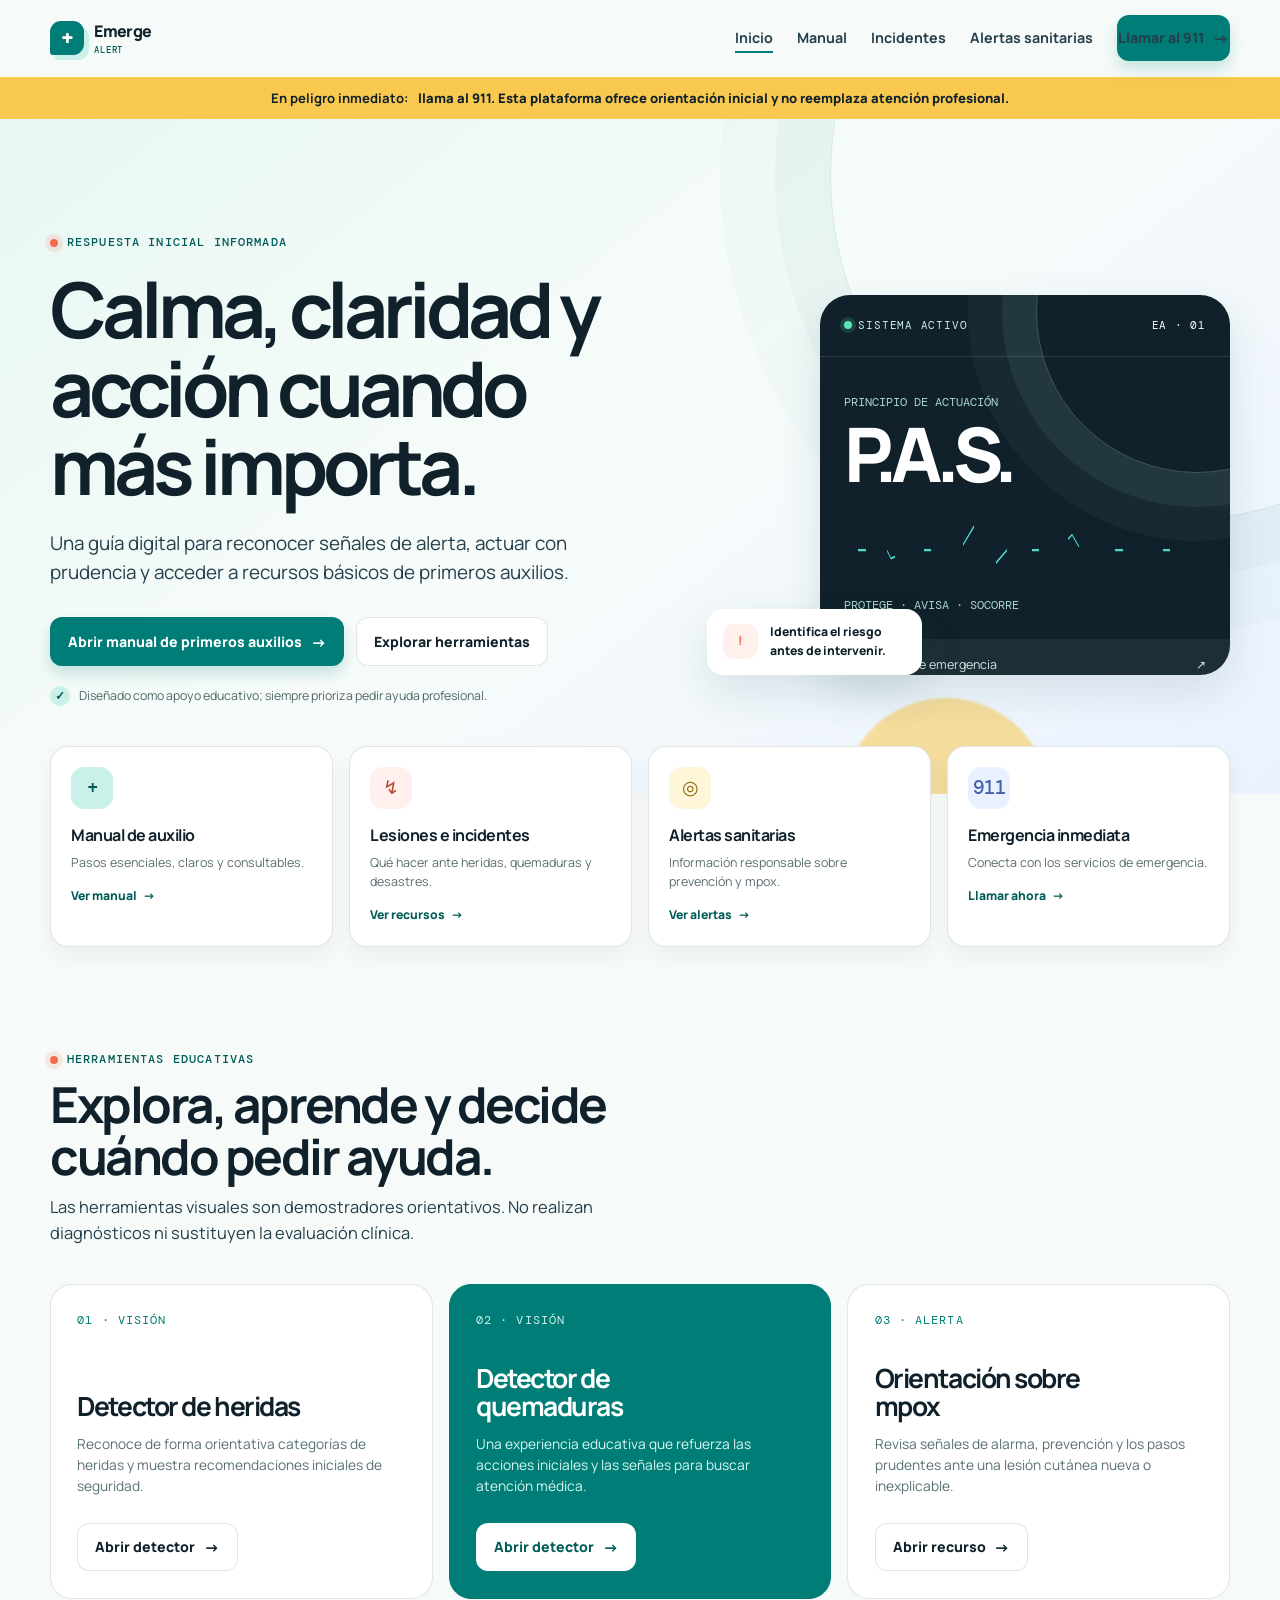
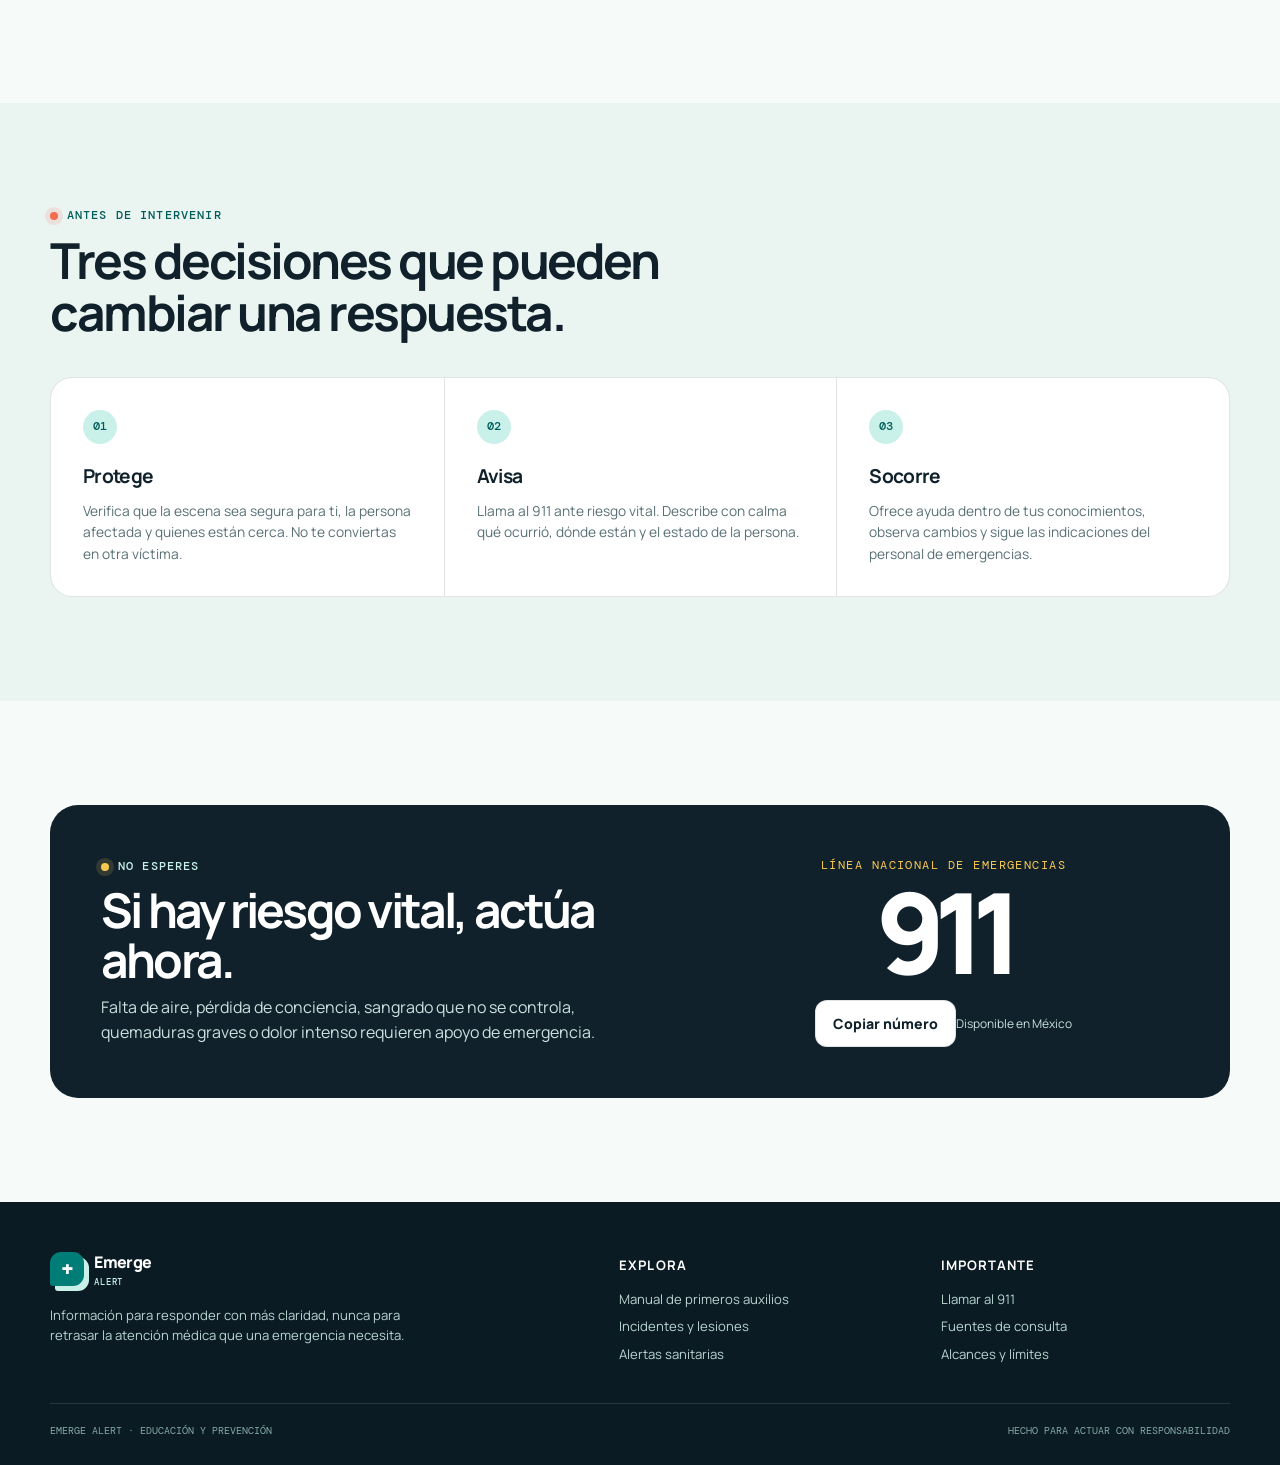
==== html/index.html @ 91fda50b "feat: reconstruir Emerge Alert con manual y nueva interfaz" ====
<!doctype html>
<html lang="es">
<head>
  <meta charset="utf-8">
  <meta name="viewport" content="width=device-width, initial-scale=1">
  <meta name="description" content="Emerge Alert: guía de respuesta inicial, manual de primeros auxilios y herramientas educativas para emergencias sanitarias.">
  <meta name="theme-color" content="#007d77">
  <title>Emerge Alert — orientación que acompaña</title>
  <link rel="stylesheet" href="css/emerge.css">
</head>
<body>
  <a class="skip-link" href="#contenido">Saltar al contenido</a>
  <header class="site-header">
    <nav class="nav shell" aria-label="Navegación principal">
      <a class="brand" href="index.html" aria-label="Emerge Alert, inicio"><span class="brand-mark">+</span><span>Emerge<small>alert</small></span></a>
      <button class="menu-toggle" data-menu-toggle aria-expanded="false" aria-label="Abrir navegación"><span></span><span></span><span></span></button>
      <div class="nav-links" data-menu>
        <a class="active" href="index.html">Inicio</a>
        <a href="manual.html">Manual</a>
        <a href="aguda.html">Incidentes</a>
        <a href="cronica.html">Alertas sanitarias</a>
        <a class="button button--primary" href="tel:911">Llamar al 911 <span class="button__arrow">→</span></a>
      </div>
    </nav>
  </header>

  <div class="alert-strip"><div class="shell"><strong>En peligro inmediato:</strong> llama al 911. Esta plataforma ofrece orientación inicial y no reemplaza atención profesional.</div></div>

  <main id="contenido">
    <section class="hero">
      <div class="shell hero-grid">
        <div class="hero-copy" data-reveal>
          <div class="eyebrow">Respuesta inicial informada</div>
          <h1 class="display">Calma, claridad y acción cuando más importa.</h1>
          <p class="hero-lead">Una guía digital para reconocer señales de alerta, actuar con prudencia y acceder a recursos básicos de primeros auxilios.</p>
          <div class="hero-actions">
            <a class="button button--primary" href="manual.html">Abrir manual de primeros auxilios <span class="button__arrow">→</span></a>
            <a class="button button--light" href="#herramientas">Explorar herramientas</a>
          </div>
          <p class="hero-note">Diseñado como apoyo educativo; siempre prioriza pedir ayuda profesional.</p>
        </div>
        <div class="hero-panel" data-reveal>
          <div class="pulse-card">
            <div class="pulse-card__top"><span class="status">Sistema activo</span><span>EA · 01</span></div>
            <div class="pulse-card__body">
              <p class="pulse-label">principio de actuación</p>
              <p class="pulse-number">P.A.S.</p>
              <div class="pulse-line" aria-hidden="true"></div>
              <p class="pulse-label">Protege · Avisa · Socorre</p>
            </div>
            <div class="pulse-card__bottom"><span>Guía rápida de emergencia</span><span>↗</span></div>
          </div>
          <div class="floating-chip"><span class="chip-icon">!</span><span>Identifica el riesgo antes de intervenir.</span></div>
        </div>
      </div>
    </section>

    <section class="shell quick-grid" aria-label="Accesos rápidos">
      <a class="quick-card" href="manual.html" data-reveal><span class="card-icon">+</span><h3>Manual de auxilio</h3><p>Pasos esenciales, claros y consultables.</p><span class="card-link">Ver manual</span></a>
      <a class="quick-card" href="aguda.html" data-reveal><span class="card-icon">↯</span><h3>Lesiones e incidentes</h3><p>Qué hacer ante heridas, quemaduras y desastres.</p><span class="card-link">Ver recursos</span></a>
      <a class="quick-card" href="cronica.html" data-reveal><span class="card-icon">◎</span><h3>Alertas sanitarias</h3><p>Información responsable sobre prevención y mpox.</p><span class="card-link">Ver alertas</span></a>
      <a class="quick-card" href="tel:911" data-reveal><span class="card-icon">911</span><h3>Emergencia inmediata</h3><p>Conecta con los servicios de emergencia.</p><span class="card-link">Llamar ahora</span></a>
    </section>

    <section class="section" id="herramientas">
      <div class="shell">
        <div class="section-heading" data-reveal><div class="eyebrow">Herramientas educativas</div><h2>Explora, aprende y decide cuándo pedir ayuda.</h2><p>Las herramientas visuales son demostradores orientativos. No realizan diagnósticos ni sustituyen la evaluación clínica.</p></div>
        <div class="path-grid">
          <article class="path-card" data-reveal><span class="path-card__number">01 · VISIÓN</span><h3>Detector de heridas</h3><p>Reconoce de forma orientativa categorías de heridas y muestra recomendaciones iniciales de seguridad.</p><a class="button button--light" href="heridas/heridas.html">Abrir detector <span class="button__arrow">→</span></a></article>
          <article class="path-card path-card--teal" data-reveal><span class="path-card__number">02 · VISIÓN</span><h3>Detector de quemaduras</h3><p>Una experiencia educativa que refuerza las acciones iniciales y las señales para buscar atención médica.</p><a class="button" href="quemadura/quemadura.html">Abrir detector <span class="button__arrow">→</span></a></article>
          <article class="path-card" data-reveal><span class="path-card__number">03 · ALERTA</span><h3>Orientación sobre mpox</h3><p>Revisa señales de alarma, prevención y los pasos prudentes ante una lesión cutánea nueva o inexplicable.</p><a class="button button--light" href="viruela/viruela.html">Abrir recurso <span class="button__arrow">→</span></a></article>
        </div>
      </div>
    </section>

    <section class="section section--tint">
      <div class="shell">
        <div class="section-heading" data-reveal><div class="eyebrow">Antes de intervenir</div><h2>Tres decisiones que pueden cambiar una respuesta.</h2></div>
        <div class="steps">
          <article class="step" data-reveal><span class="step-number">01</span><h3>Protege</h3><p>Verifica que la escena sea segura para ti, la persona afectada y quienes están cerca. No te conviertas en otra víctima.</p></article>
          <article class="step" data-reveal><span class="step-number">02</span><h3>Avisa</h3><p>Llama al 911 ante riesgo vital. Describe con calma qué ocurrió, dónde están y el estado de la persona.</p></article>
          <article class="step" data-reveal><span class="step-number">03</span><h3>Socorre</h3><p>Ofrece ayuda dentro de tus conocimientos, observa cambios y sigue las indicaciones del personal de emergencias.</p></article>
        </div>
      </div>
    </section>

    <section class="section"><div class="shell"><div class="emergency-box" data-reveal><div><div class="eyebrow">No esperes</div><h2>Si hay riesgo vital, actúa ahora.</h2><p>Falta de aire, pérdida de conciencia, sangrado que no se controla, quemaduras graves o dolor intenso requieren apoyo de emergencia.</p></div><div class="emergency-number"><span>Línea nacional de emergencias</span><a href="tel:911" aria-label="Llamar al 911">911</a><button class="button button--light" data-copy-emergency>Copiar número</button><small>Disponible en México</small></div></div></div></section>
  </main>

  <footer class="site-footer"><div class="shell"><div class="footer-grid"><div><a class="brand" href="index.html"><span class="brand-mark">+</span><span>Emerge<small>alert</small></span></a><p class="footer-copy">Información para responder con más claridad, nunca para retrasar la atención médica que una emergencia necesita.</p></div><div class="footer-col"><h3>Explora</h3><a href="manual.html">Manual de primeros auxilios</a><a href="aguda.html">Incidentes y lesiones</a><a href="cronica.html">Alertas sanitarias</a></div><div class="footer-col"><h3>Importante</h3><a href="tel:911">Llamar al 911</a><a href="manual.html#fuentes">Fuentes de consulta</a><a href="manual.html#limites">Alcances y límites</a></div></div><div class="footer-bottom"><span>EMERGE ALERT · EDUCACIÓN Y PREVENCIÓN</span><span>HECHO PARA ACTUAR CON RESPONSABILIDAD</span></div></div></footer>
  <script src="js/emerge.js"></script>
</body>
</html>
---- html/css/emerge.css ----
@import url('https://fonts.googleapis.com/css2?family=DM+Mono:wght@400;500&family=Manrope:wght@400;500;600;700;800&display=swap');

:root {
  --ink: #10212b;
  --ink-2: #243e4b;
  --paper: #f6fbf9;
  --paper-2: #eaf4f1;
  --line: rgba(16, 33, 43, .12);
  --teal: #007d77;
  --teal-dark: #005c59;
  --teal-soft: #c9f0e9;
  --orange: #f26c4f;
  --yellow: #f9c94f;
  --white: #fff;
  --shadow: 0 16px 44px rgba(19, 62, 64, .12);
  --radius: 22px;
}

* { box-sizing: border-box; }
html { scroll-behavior: smooth; }
body { margin: 0; color: var(--ink); background: var(--paper); font-family: Manrope, Arial, sans-serif; line-height: 1.55; }
body.menu-open { overflow: hidden; }
a { color: inherit; text-decoration: none; }
button { font: inherit; }
::selection { color: var(--white); background: var(--teal); }

.skip-link { position: fixed; z-index: 100; top: -80px; left: 20px; padding: .65rem 1rem; color: var(--white); background: var(--ink); border-radius: 8px; }
.skip-link:focus { top: 20px; }
.shell { width: min(1180px, calc(100% - 40px)); margin: 0 auto; }
.eyebrow { display: flex; align-items: center; gap: .55rem; color: var(--teal-dark); font-family: "DM Mono", monospace; font-size: .72rem; font-weight: 500; letter-spacing: .1em; text-transform: uppercase; }
.eyebrow::before { width: .5rem; height: .5rem; content: ''; background: var(--orange); border-radius: 50%; box-shadow: 0 0 0 5px rgba(242, 108, 79, .14); }
.display { margin: 0; font-size: clamp(2.3rem, 6vw, 5rem); line-height: 1.02; letter-spacing: -.065em; }
.section-heading { max-width: 680px; margin-bottom: 2.4rem; }
.section-heading h2 { margin: .6rem 0 .75rem; font-size: clamp(1.8rem, 4vw, 3.1rem); line-height: 1.05; letter-spacing: -.05em; }
.section-heading p { max-width: 600px; margin: 0; color: var(--ink-2); font-size: 1.03rem; }
.section { padding: 6.5rem 0; }
.section--tint { background: var(--paper-2); }

.site-header { position: sticky; z-index: 30; top: 0; border-bottom: 1px solid transparent; background: rgba(246, 251, 249, .82); backdrop-filter: blur(14px); transition: border-color .2s ease, box-shadow .2s ease; }
.site-header.scrolled { border-color: var(--line); box-shadow: 0 5px 20px rgba(16, 33, 43, .04); }
.nav { display: flex; align-items: center; justify-content: space-between; min-height: 76px; gap: 1rem; }
.brand { display: inline-flex; align-items: center; gap: .65rem; color: var(--ink); font-weight: 800; letter-spacing: -.045em; }
.brand-mark { display: grid; width: 34px; height: 34px; place-items: center; color: var(--white); background: var(--teal); border-radius: 11px 11px 11px 3px; box-shadow: 5px 5px 0 var(--teal-soft); font-family: "DM Mono", monospace; font-size: 1.25rem; }
.brand small { display: block; color: var(--teal-dark); font-family: "DM Mono", monospace; font-size: .57rem; font-weight: 500; letter-spacing: .08em; text-transform: uppercase; }
.nav-links { display: flex; align-items: center; gap: 1.5rem; margin-left: auto; font-size: .89rem; font-weight: 700; }
.nav-links a { position: relative; padding: .5rem 0; color: var(--ink-2); }
.nav-links a:not(.button)::after { position: absolute; right: 0; bottom: .25rem; left: 0; height: 2px; content: ''; background: var(--teal); transform: scaleX(0); transform-origin: left; transition: transform .2s ease; }
.nav-links a:hover::after, .nav-links a.active::after { transform: scaleX(1); }
.menu-toggle { display: none; width: 42px; height: 42px; border: 0; color: var(--ink); background: transparent; border-radius: 11px; cursor: pointer; }
.menu-toggle:hover { background: var(--paper-2); }
.menu-toggle span { display: block; width: 19px; height: 2px; margin: 4px auto; background: currentColor; transition: transform .2s ease; }

.button { display: inline-flex; align-items: center; justify-content: center; gap: .55rem; min-height: 46px; padding: .7rem 1.05rem; border: 1px solid transparent; border-radius: 12px; font-size: .88rem; font-weight: 800; cursor: pointer; transition: transform .2s ease, box-shadow .2s ease, background .2s ease; }
.button:hover { transform: translateY(-2px); }
.button--primary { color: var(--white); background: var(--teal); box-shadow: 0 8px 16px rgba(0, 125, 119, .2); }
.button--primary:hover { background: var(--teal-dark); }
.button--dark { color: var(--white); background: var(--ink); }
.button--light { color: var(--ink); background: var(--white); border-color: var(--line); }
.button--light:hover { border-color: var(--teal); }
.button--danger { color: var(--white); background: var(--orange); }
.button__arrow { font-size: 1.1em; transition: transform .2s ease; }
.button:hover .button__arrow { transform: translateX(3px); }

.alert-strip { color: var(--ink); background: var(--yellow); }
.alert-strip .shell { display: flex; align-items: center; justify-content: center; gap: .65rem; min-height: 42px; font-size: .82rem; font-weight: 800; text-align: center; }
.alert-strip strong { white-space: nowrap; }

.hero { position: relative; overflow: hidden; padding: clamp(4.5rem, 9vw, 8rem) 0 5.5rem; background: linear-gradient(142deg, #e8f7f3 0%, #f7fcfa 49%, #eaf2ff 100%); }
.hero::before { position: absolute; top: -18rem; right: -15rem; width: 43rem; height: 43rem; content: ''; border: 1px solid rgba(0, 125, 119, .14); border-radius: 50%; box-shadow: 0 0 0 55px rgba(0, 125, 119, .035), 0 0 0 110px rgba(0, 125, 119, .025); }
.hero::after { position: absolute; right: 18%; bottom: -7rem; width: 13rem; height: 13rem; content: ''; background: var(--yellow); border-radius: 50%; filter: blur(1px); opacity: .55; }
.hero-grid { position: relative; z-index: 1; display: grid; grid-template-columns: 1.1fr .9fr; align-items: center; gap: clamp(2rem, 7vw, 6.5rem); }
.hero-copy { max-width: 680px; }
.hero .eyebrow { margin-bottom: 1.15rem; }
.hero-lead { max-width: 595px; margin: 1.45rem 0 1.9rem; color: var(--ink-2); font-size: clamp(1rem, 2vw, 1.18rem); }
.hero-actions { display: flex; flex-wrap: wrap; gap: .75rem; }
.hero-note { display: flex; align-items: center; gap: .55rem; margin: 1.25rem 0 0; color: #50666a; font-size: .77rem; }
.hero-note::before { width: 20px; height: 20px; content: '✓'; display: grid; place-items: center; color: var(--teal-dark); background: var(--teal-soft); border-radius: 50%; font-weight: 800; }
.hero-panel { position: relative; min-height: 410px; }
.pulse-card { position: absolute; inset: 30px 0 0 auto; width: min(100%, 410px); overflow: hidden; color: var(--white); background: var(--ink); border-radius: 30px; box-shadow: var(--shadow); }
.pulse-card::before { position: absolute; top: -9rem; right: -8rem; width: 20rem; height: 20rem; content: ''; border: 1px solid rgba(201, 240, 233, .26); border-radius: 50%; box-shadow: 0 0 0 34px rgba(201, 240, 233, .06), 0 0 0 68px rgba(201, 240, 233, .04); }
.pulse-card__top { position: relative; z-index: 1; display: flex; align-items: center; justify-content: space-between; padding: 1.35rem 1.5rem; border-bottom: 1px solid rgba(255, 255, 255, .12); font-family: "DM Mono", monospace; font-size: .7rem; letter-spacing: .07em; text-transform: uppercase; }
.status { display: inline-flex; align-items: center; gap: .4rem; color: var(--teal-soft); }
.status::before { width: .5rem; height: .5rem; content: ''; background: #5de2b8; border-radius: 50%; box-shadow: 0 0 0 4px rgba(93, 226, 184, .16); animation: blink 1.8s infinite; }
.pulse-card__body { position: relative; z-index: 1; padding: 2.3rem 1.5rem 1.5rem; }
.pulse-label { margin: 0; color: #a8d5d0; font-family: "DM Mono", monospace; font-size: .75rem; text-transform: uppercase; }
.pulse-number { margin: .25rem 0 1.3rem; color: var(--white); font-size: 4.7rem; font-weight: 800; letter-spacing: -.09em; line-height: 1; }
.pulse-number span { color: var(--teal-soft); font-family: "DM Mono", monospace; font-size: .9rem; letter-spacing: 0; }
.pulse-line { width: 100%; height: 70px; margin-bottom: .9rem; background: linear-gradient(90deg, transparent 0 4%, #50d9cb 4% 6%, transparent 6% 12%, #50d9cb 12% 14%, transparent 14% 22%, #50d9cb 22% 24%, transparent 24% 33%, #50d9cb 33% 36%, transparent 36% 42%, #50d9cb 42% 45%, transparent 45% 52%, #50d9cb 52% 54%, transparent 54% 62%, #50d9cb 62% 65%, transparent 65% 75%, #50d9cb 75% 77%, transparent 77% 88%, #50d9cb 88% 90%, transparent 90%); clip-path: polygon(0 53%, 7% 53%, 10% 35%, 13% 65%, 18% 53%, 32% 53%, 36% 18%, 40% 83%, 45% 53%, 59% 53%, 63% 31%, 67% 67%, 72% 53%, 100% 53%, 100% 56%, 72% 56%, 67% 70%, 63% 34%, 59% 56%, 45% 56%, 40% 87%, 36% 22%, 32% 56%, 18% 56%, 13% 68%, 10% 38%, 7% 56%, 0 56%); animation: drift 5s linear infinite; }
.pulse-card__bottom { display: flex; align-items: center; justify-content: space-between; padding: 1rem 1.5rem; background: rgba(255, 255, 255, .06); color: #cde8e4; font-size: .78rem; }
.floating-chip { position: absolute; z-index: 2; bottom: 0; left: -2rem; display: flex; align-items: center; gap: .7rem; width: 215px; padding: .9rem 1rem; background: var(--white); border-radius: 16px; box-shadow: var(--shadow); font-size: .76rem; font-weight: 800; }
.chip-icon { display: grid; flex: 0 0 35px; width: 35px; height: 35px; place-items: center; color: var(--orange); background: #fff0ed; border-radius: 11px; }

.quick-grid { display: grid; grid-template-columns: repeat(4, 1fr); gap: 1rem; margin-top: -3rem; position: relative; z-index: 5; }
.quick-card { min-height: 177px; padding: 1.25rem; background: var(--white); border: 1px solid var(--line); border-radius: 18px; box-shadow: 0 9px 20px rgba(16, 33, 43, .05); transition: transform .25s ease, box-shadow .25s ease, border-color .25s ease; }
.quick-card:hover { border-color: rgba(0, 125, 119, .35); box-shadow: var(--shadow); transform: translateY(-7px); }
.card-icon { display: grid; width: 42px; height: 42px; place-items: center; color: var(--teal-dark); background: var(--teal-soft); border-radius: 13px; font-family: "DM Mono", monospace; font-size: 1.2rem; font-weight: 500; }
.quick-card:nth-child(2) .card-icon { color: #b04a35; background: #fff0ed; }
.quick-card:nth-child(3) .card-icon { color: #8c6710; background: #fff6d9; }
.quick-card:nth-child(4) .card-icon { color: #425fa7; background: #e9f0ff; }
.quick-card h3 { margin: .9rem 0 .3rem; font-size: 1rem; letter-spacing: -.03em; }
.quick-card p { margin: 0; color: #5a6d70; font-size: .78rem; }
.card-link { display: inline-flex; gap: .35rem; margin-top: .9rem; color: var(--teal-dark); font-size: .76rem; font-weight: 800; }
.card-link::after { content: '→'; transition: transform .2s ease; }
.quick-card:hover .card-link::after { transform: translateX(3px); }

.path-grid { display: grid; grid-template-columns: repeat(3, 1fr); gap: 1rem; }
.path-card { display: flex; flex-direction: column; min-height: 315px; padding: 1.65rem; overflow: hidden; background: var(--white); border: 1px solid var(--line); border-radius: var(--radius); transition: transform .25s ease, box-shadow .25s ease; }
.path-card:hover { box-shadow: var(--shadow); transform: translateY(-6px); }
.path-card__number { color: var(--teal); font-family: "DM Mono", monospace; font-size: .75rem; letter-spacing: .09em; }
.path-card h3 { max-width: 230px; margin: auto 0 .75rem; font-size: 1.65rem; letter-spacing: -.055em; line-height: 1.05; }
.path-card p { min-height: 72px; margin: 0 0 1.15rem; color: #587075; font-size: .86rem; }
.path-card .button { align-self: flex-start; }
.path-card--teal { color: var(--white); background: var(--teal); border-color: var(--teal); }
.path-card--teal::before { position: absolute; }
.path-card--teal .path-card__number { color: var(--teal-soft); }
.path-card--teal p { color: #d9f8f2; }
.path-card--teal .button { color: var(--teal-dark); background: var(--white); }

.steps { display: grid; grid-template-columns: repeat(3, 1fr); gap: 0; border: 1px solid var(--line); border-radius: var(--radius); overflow: hidden; background: var(--white); }
.step { position: relative; padding: 2rem; }
.step + .step { border-left: 1px solid var(--line); }
.step-number { display: grid; width: 34px; height: 34px; place-items: center; color: var(--teal-dark); background: var(--teal-soft); border-radius: 50%; font-family: "DM Mono", monospace; font-size: .77rem; font-weight: 500; }
.step h3 { margin: 1.15rem 0 .5rem; font-size: 1.2rem; letter-spacing: -.035em; }
.step p { margin: 0; color: #587075; font-size: .86rem; }
.emergency-box { display: grid; grid-template-columns: 1.1fr .9fr; align-items: center; gap: 2rem; padding: clamp(1.6rem, 4vw, 3.5rem); overflow: hidden; color: var(--white); background: var(--ink); border-radius: 28px; }
.emergency-box h2 { margin: .6rem 0; font-size: clamp(1.8rem, 4vw, 3rem); letter-spacing: -.06em; line-height: 1.05; }
.emergency-box p { max-width: 560px; margin: 0; color: #cae1df; }
.emergency-box .eyebrow { color: var(--teal-soft); }
.emergency-box .eyebrow::before { background: var(--yellow); box-shadow: 0 0 0 5px rgba(249, 201, 79, .15); }
.emergency-number { text-align: center; }
.emergency-number span { display: block; color: var(--yellow); font-family: "DM Mono", monospace; font-size: .76rem; letter-spacing: .12em; text-transform: uppercase; }
.emergency-number a { display: block; margin: .1rem 0 .75rem; color: var(--white); font-size: clamp(4rem, 9vw, 7rem); font-weight: 800; letter-spacing: -.11em; line-height: 1; transition: color .2s ease, transform .2s ease; }
.emergency-number a:hover { color: var(--teal-soft); transform: scale(1.03); }
.emergency-number small { color: #cae1df; font-size: .75rem; }

.page-hero { padding: 5rem 0 4rem; background: linear-gradient(140deg, var(--paper-2), #fbfefd); }
.page-hero .shell { max-width: 940px; }
.page-hero h1 { max-width: 840px; margin: .65rem 0 1rem; font-size: clamp(2.5rem, 6vw, 4.7rem); letter-spacing: -.07em; line-height: 1; }
.page-hero p { max-width: 650px; margin: 0; color: var(--ink-2); font-size: 1.05rem; }
.breadcrumbs { display: flex; gap: .45rem; margin-bottom: 1.25rem; color: #5c7476; font-size: .78rem; font-weight: 700; }
.breadcrumbs a:hover { color: var(--teal); }
.breadcrumbs span { opacity: .55; }

.notice { display: flex; gap: .85rem; padding: 1rem 1.1rem; background: #fff5d8; border: 1px solid rgba(168, 117, 0, .2); border-radius: 15px; color: #5d480f; font-size: .86rem; }
.notice strong { display: block; margin-bottom: .1rem; }
.notice--teal { background: #def8f3; border-color: rgba(0, 125, 119, .2); color: #165a55; }
.notice__icon { flex: 0 0 auto; font-size: 1.15rem; }

.manual-layout { display: grid; grid-template-columns: 245px minmax(0, 1fr); gap: 3.5rem; align-items: start; }
.manual-nav { position: sticky; top: 98px; padding: .6rem; background: var(--white); border: 1px solid var(--line); border-radius: 16px; }
.manual-nav a { display: block; padding: .6rem .7rem; color: #496266; border-radius: 9px; font-size: .82rem; font-weight: 700; }
.manual-nav a:hover, .manual-nav a.active { color: var(--teal-dark); background: var(--paper-2); }
.manual-content { min-width: 0; }
.manual-chapter { padding: 0 0 3.2rem; margin-bottom: 3.2rem; border-bottom: 1px solid var(--line); scroll-margin-top: 105px; }
.manual-chapter:last-child { border-bottom: 0; }
.manual-chapter h2 { margin: .65rem 0 1rem; font-size: clamp(1.65rem, 3vw, 2.5rem); letter-spacing: -.055em; line-height: 1.05; }
.manual-chapter > p { max-width: 760px; color: #4f686c; }
.action-list { display: grid; gap: .7rem; padding: 0; margin: 1.35rem 0 0; list-style: none; }
.action-list li { display: grid; grid-template-columns: 30px 1fr; gap: .7rem; align-items: start; padding: .7rem 0; border-bottom: 1px dashed var(--line); color: #385257; font-size: .91rem; }
.action-list li::before { display: grid; width: 26px; height: 26px; place-items: center; content: '✓'; color: var(--teal-dark); background: var(--teal-soft); border-radius: 50%; font-size: .75rem; font-weight: 800; }
.action-list strong { color: var(--ink); }
.do-dont { display: grid; grid-template-columns: 1fr 1fr; gap: 1rem; margin-top: 1.35rem; }
.do-card { padding: 1.2rem; background: #e7f8f2; border-radius: 16px; }
.dont-card { padding: 1.2rem; background: #fff0ed; border-radius: 16px; }
.do-card h3, .dont-card h3 { margin: 0 0 .55rem; font-size: .95rem; }
.do-card p, .dont-card p { margin: 0; font-size: .83rem; }
.do-card h3 { color: var(--teal-dark); }
.dont-card h3 { color: #a84b37; }
.manual-card-grid { display: grid; grid-template-columns: repeat(2, 1fr); gap: 1rem; margin-top: 1.5rem; }
.manual-card { padding: 1.2rem; border: 1px solid var(--line); border-radius: 16px; background: var(--white); }
.manual-card h3 { margin: .7rem 0 .4rem; font-size: 1rem; letter-spacing: -.03em; }
.manual-card p { margin: 0; color: #587075; font-size: .83rem; }
.manual-card .card-icon { width: 35px; height: 35px; border-radius: 10px; font-size: 1rem; }
.resource-list { display: grid; gap: .6rem; margin-top: 1.25rem; }
.resource-list a { display: flex; align-items: center; justify-content: space-between; gap: 1rem; padding: .9rem 1rem; background: var(--white); border: 1px solid var(--line); border-radius: 12px; color: var(--teal-dark); font-size: .84rem; font-weight: 800; transition: border .2s ease, transform .2s ease; }
.resource-list a:hover { border-color: var(--teal); transform: translateX(4px); }
.resource-list a::after { content: '↗'; font-size: 1rem; }

.incident-grid { display: grid; grid-template-columns: repeat(2, 1fr); gap: 1rem; }
.incident-card { min-height: 200px; padding: 1.55rem; border: 1px solid var(--line); border-radius: var(--radius); background: var(--white); }
.incident-card h2 { margin: 1rem 0 .5rem; font-size: 1.3rem; letter-spacing: -.045em; }
.incident-card p { margin: 0; color: #587075; font-size: .88rem; }
.incident-card .card-icon { float: right; }

.detector-page { min-height: 100vh; background: linear-gradient(135deg, #edf8f5, #f8fcff); }
.detector-main { padding: 3.8rem 0 5rem; }
.detector-intro { max-width: 800px; margin: 0 auto 1.8rem; text-align: center; }
.detector-intro h1 { margin: .6rem 0 .9rem; font-size: clamp(2.1rem, 5vw, 3.8rem); letter-spacing: -.07em; line-height: 1; }
.detector-intro p { max-width: 625px; margin: 0 auto; color: #506a6e; }
.detector-intro .eyebrow { justify-content: center; }
.detector-layout { display: grid; grid-template-columns: 1.05fr .95fr; max-width: 980px; margin: 0 auto; overflow: hidden; background: var(--white); border: 1px solid var(--line); border-radius: 25px; box-shadow: var(--shadow); }
.camera-panel { display: flex; flex-direction: column; align-items: center; min-height: 510px; padding: 2rem; color: var(--white); background: var(--ink); }
.camera-panel__top { display: flex; align-items: center; justify-content: space-between; width: 100%; margin-bottom: 1.5rem; color: #d2e9e6; font-family: "DM Mono", monospace; font-size: .7rem; letter-spacing: .08em; text-transform: uppercase; }
.camera-frame { position: relative; display: grid; width: min(100%, 360px); aspect-ratio: 1; place-items: center; overflow: hidden; border: 1px solid rgba(201, 240, 233, .35); border-radius: 20px; background: #18313b; }
.camera-frame::before, .camera-frame::after { position: absolute; z-index: 2; width: 34px; height: 34px; content: ''; pointer-events: none; }
.camera-frame::before { top: 15px; left: 15px; border-top: 2px solid var(--teal-soft); border-left: 2px solid var(--teal-soft); border-radius: 5px 0 0; }
.camera-frame::after { right: 15px; bottom: 15px; border-right: 2px solid var(--teal-soft); border-bottom: 2px solid var(--teal-soft); border-radius: 0 0 5px; }
#webcam-container { display: grid; width: 100%; height: 100%; place-items: center; }
#webcam-container canvas { width: 100% !important; height: 100% !important; object-fit: cover; }
.camera-placeholder { display: grid; gap: .65rem; place-items: center; padding: 2rem; color: #abc8c4; text-align: center; font-size: .85rem; }
.camera-placeholder strong { color: var(--white); font-size: 1.1rem; }
.camera-placeholder__icon { display: grid; width: 54px; height: 54px; place-items: center; color: var(--teal-soft); border: 1px solid rgba(201, 240, 233, .3); border-radius: 50%; font-family: "DM Mono", monospace; font-size: 1.4rem; }
.camera-actions { display: flex; flex-wrap: wrap; justify-content: center; gap: .7rem; margin-top: 1.4rem; }
.camera-actions .button { min-width: 150px; }
.result-panel { padding: clamp(1.6rem, 4vw, 2.5rem); }
.result-panel h2 { margin: .5rem 0 1.1rem; font-size: 1.7rem; letter-spacing: -.055em; line-height: 1.05; }
.prediction { min-height: 108px; padding: 1rem; margin: 1.2rem 0; background: var(--paper-2); border-radius: 15px; }
.prediction__label { margin: 0 0 .35rem; color: #577175; font-family: "DM Mono", monospace; font-size: .68rem; letter-spacing: .08em; text-transform: uppercase; }
.prediction__class { margin: 0; font-size: 1.15rem; font-weight: 800; letter-spacing: -.035em; }
.prediction__confidence { margin: .2rem 0 0; color: #547174; font-size: .82rem; }
.confidence-bar { height: 6px; margin-top: .7rem; overflow: hidden; background: rgba(0, 125, 119, .12); border-radius: 99px; }
.confidence-bar span { display: block; width: 0; height: 100%; background: var(--teal); border-radius: inherit; transition: width .3s ease; }
.result-message { min-height: 125px; padding: 1rem; color: #415c60; background: #f7faf9; border: 1px solid var(--line); border-radius: 15px; font-size: .88rem; }
.result-message strong { display: block; margin-bottom: .35rem; color: var(--ink); }
.result-message p { margin: 0; }
.detector-safety { margin-top: 1.2rem; font-size: .77rem; }

.site-footer { padding: 3rem 0 1.6rem; color: #b9d4d1; background: #0a1b24; }
.footer-grid { display: grid; grid-template-columns: 1.3fr .7fr .7fr; gap: 2rem; padding-bottom: 2rem; border-bottom: 1px solid rgba(255, 255, 255, .12); }
.site-footer .brand { color: var(--white); }
.site-footer .brand small { color: var(--teal-soft); }
.footer-copy { max-width: 370px; margin: 1rem 0 0; font-size: .82rem; }
.footer-col h3 { margin: .35rem 0 .8rem; color: var(--white); font-size: .82rem; text-transform: uppercase; letter-spacing: .08em; }
.footer-col a { display: block; margin: .45rem 0; color: #b9d4d1; font-size: .82rem; }
.footer-col a:hover { color: var(--teal-soft); }
.footer-bottom { display: flex; justify-content: space-between; gap: 1rem; padding-top: 1.2rem; color: #85aaa6; font-family: "DM Mono", monospace; font-size: .65rem; }

[data-reveal] { opacity: 0; transform: translateY(22px); transition: opacity .6s ease, transform .6s cubic-bezier(.2,.7,.2,1); }
[data-reveal].is-visible { opacity: 1; transform: translateY(0); }
@keyframes blink { 50% { opacity: .35; transform: scale(.85); } }
@keyframes drift { 50% { transform: translateX(-8px); } }

@media (max-width: 900px) {
  .hero-grid, .emergency-box, .detector-layout { grid-template-columns: 1fr; }
  .hero-panel { min-height: 380px; max-width: 450px; width: 100%; margin: 0 auto; }
  .quick-grid { grid-template-columns: repeat(2, 1fr); margin-top: -1.5rem; }
  .path-grid { grid-template-columns: 1fr; }
  .path-card { min-height: 230px; }
  .steps { grid-template-columns: 1fr; }
  .step + .step { border-top: 1px solid var(--line); border-left: 0; }
  .manual-layout { grid-template-columns: 1fr; gap: 2rem; }
  .manual-nav { position: static; display: flex; gap: .2rem; overflow-x: auto; white-space: nowrap; }
  .manual-nav a { flex: 0 0 auto; }
}
@media (max-width: 700px) {
  .shell { width: min(100% - 30px, 1180px); }
  .site-header { backdrop-filter: blur(10px); }
  .nav { min-height: 67px; }
  .menu-toggle { display: block; }
  .nav-links { position: fixed; z-index: 20; top: 67px; right: 0; left: 0; display: grid; gap: .25rem; padding: 1rem 15px 1.3rem; background: var(--paper); border-bottom: 1px solid var(--line); box-shadow: 0 14px 20px rgba(16, 33, 43, .08); opacity: 0; pointer-events: none; transform: translateY(-8px); transition: opacity .2s ease, transform .2s ease; }
  .nav-links.is-open { opacity: 1; pointer-events: auto; transform: translateY(0); }
  .nav-links a { padding: .7rem; }
  .nav-links .button { margin-top: .3rem; }
  .hero { padding-top: 3.7rem; }
  .hero-panel { min-height: 335px; }
  .pulse-card { inset: 20px 0 0; }
  .floating-chip { bottom: -4px; left: -4px; }
  .quick-grid, .manual-card-grid, .incident-grid, .do-dont { grid-template-columns: 1fr; }
  .section { padding: 4.5rem 0; }
  .quick-card { min-height: 150px; }
  .emergency-box { padding: 1.7rem; text-align: center; }
  .emergency-box .eyebrow { justify-content: center; }
  .emergency-number { padding-top: .3rem; }
  .page-hero { padding: 3.5rem 0 3rem; }
  .detector-main { padding: 3rem 0 4rem; }
  .camera-panel { min-height: 440px; padding: 1.2rem; }
  .camera-frame { width: min(100%, 330px); }
  .footer-grid { grid-template-columns: 1fr; gap: 1rem; }
  .footer-bottom { flex-direction: column; }
}
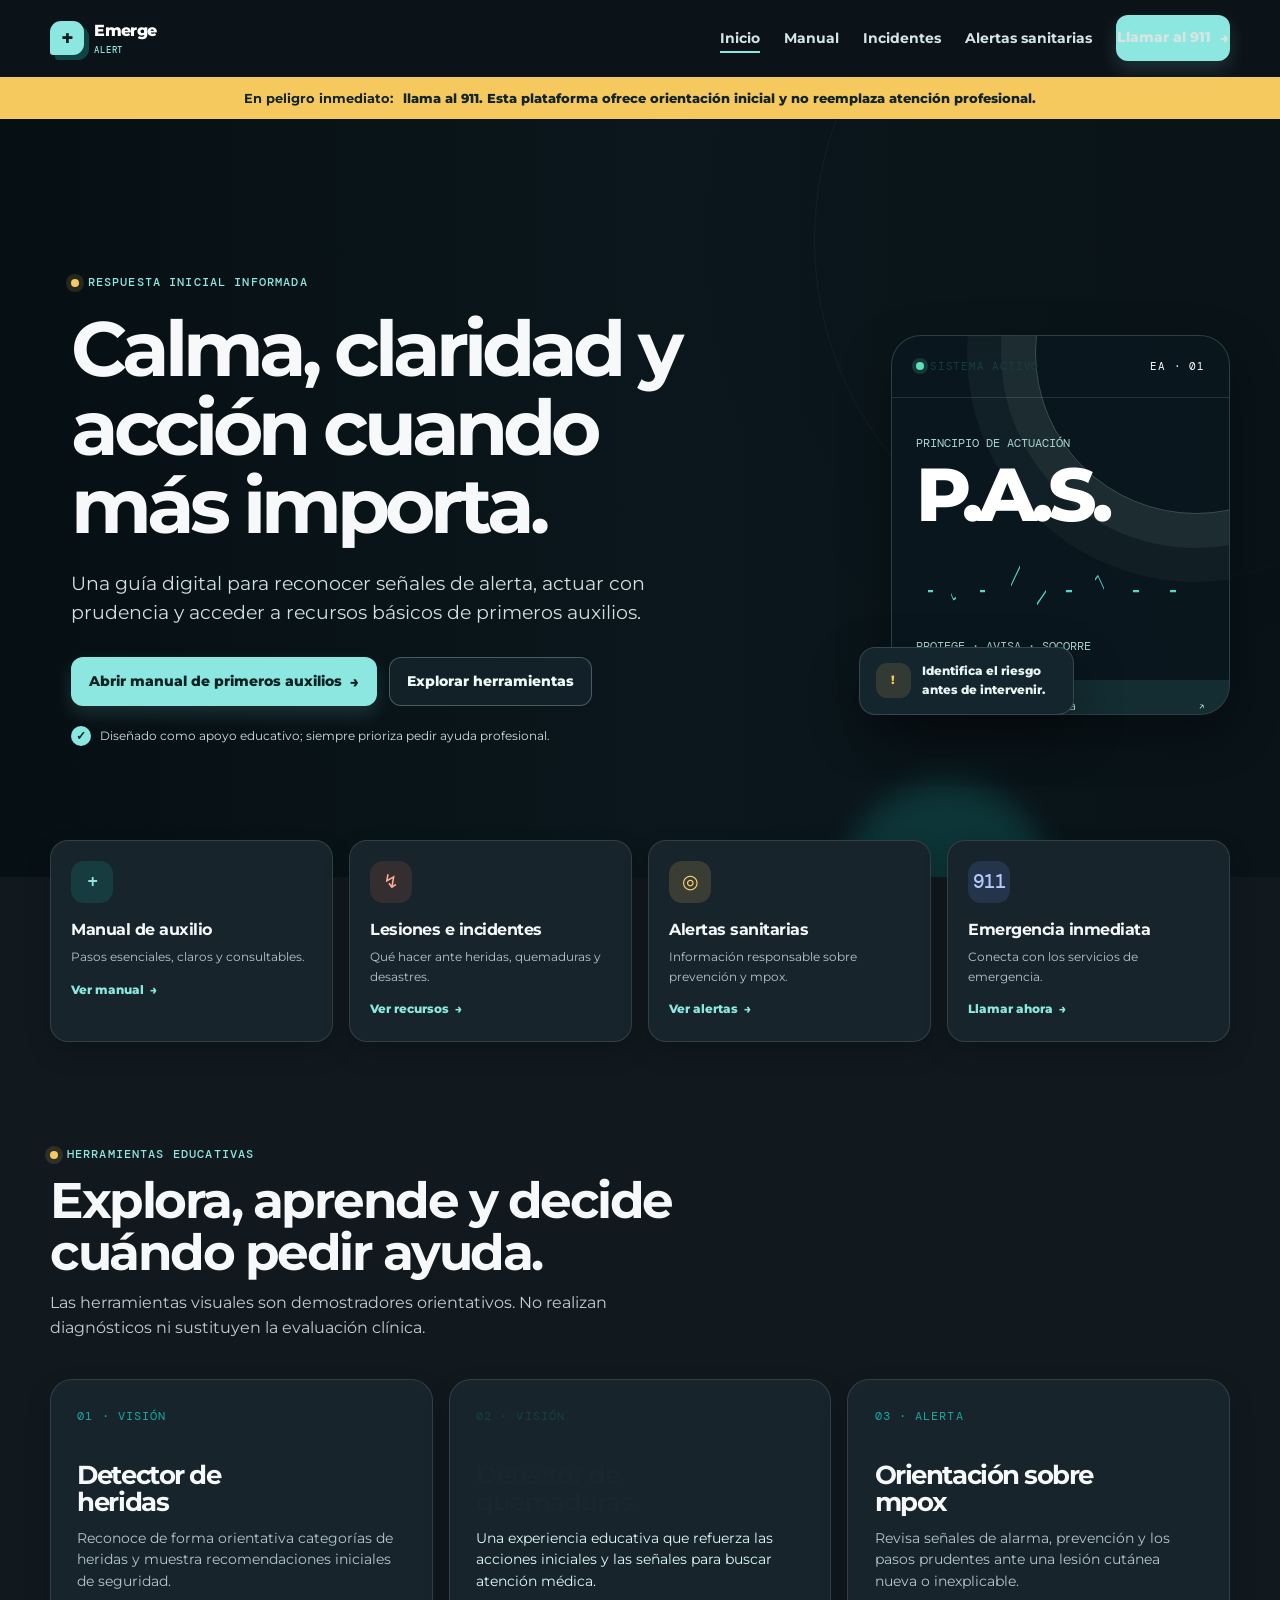
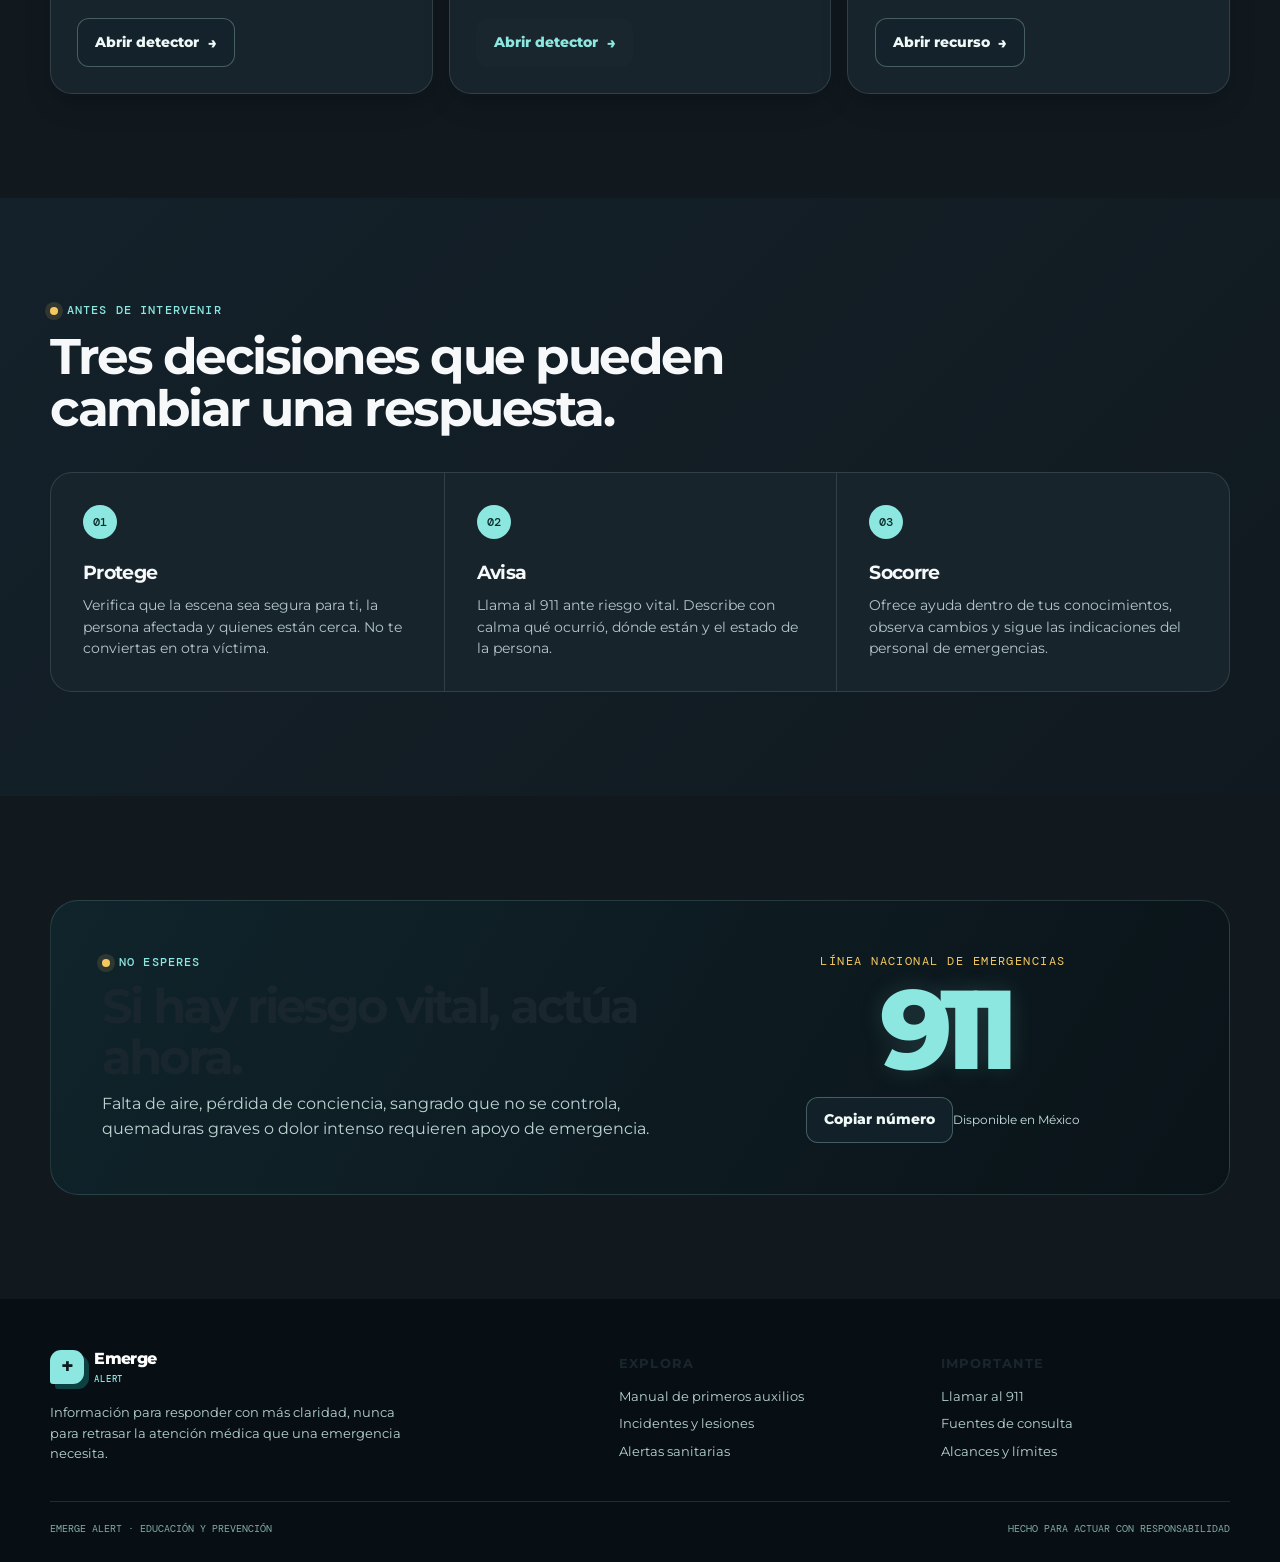
==== commit 744fa2fa: "style: recuperar estética oscura y audiovisual" ====
--- a/html/index.html
+++ b/html/index.html
@@ -8,7 +8,7 @@
   <title>Emerge Alert — orientación que acompaña</title>
   <link rel="stylesheet" href="css/emerge.css">
 </head>
-<body>
+<body class="legacy-theme legacy-home">
   <a class="skip-link" href="#contenido">Saltar al contenido</a>
   <header class="site-header">
     <nav class="nav shell" aria-label="Navegación principal">
@@ -28,6 +28,8 @@
 
   <main id="contenido">
     <section class="hero">
+      <video class="legacy-video" autoplay muted loop playsinline poster="img/logo-loader.png" aria-hidden="true"><source src="video/video.mp4" type="video/mp4"></video>
+      <div class="legacy-overlay" aria-hidden="true"></div>
       <div class="shell hero-grid">
         <div class="hero-copy" data-reveal>
           <div class="eyebrow">Respuesta inicial informada</div>
--- a/html/css/emerge.css
+++ b/html/css/emerge.css
@@ -1,4 +1,4 @@
-@import url('https://fonts.googleapis.com/css2?family=DM+Mono:wght@400;500&family=Manrope:wght@400;500;600;700;800&display=swap');
+@import url('https://fonts.googleapis.com/css2?family=DM+Mono:wght@400;500&family=Manrope:wght@400;500;600;700;800&family=Montserrat:ital,wght@0,400;0,500;0,600;0,700;0,800;1,400&display=swap');
 
 :root {
   --ink: #10212b;
@@ -268,3 +268,100 @@
   .footer-grid { grid-template-columns: 1fr; gap: 1rem; }
   .footer-bottom { flex-direction: column; }
 }
+
+/* --------------------------------------------------------------------------
+   Tema Legacy: recupera el contraste, la atmósfera audiovisual y los acentos
+   del diseño original, con componentes y contenido renovados.
+   -------------------------------------------------------------------------- */
+body.legacy-theme {
+  --ink: #f6f8f9;
+  --ink-2: #c3cdd1;
+  --paper: #11191f;
+  --paper-2: #17232b;
+  --line: rgba(202, 227, 226, .14);
+  --teal: #1aa7a0;
+  --teal-dark: #8be7df;
+  --teal-soft: #163f43;
+  --orange: #f48462;
+  --yellow: #f6c95f;
+  --white: #1a262e;
+  --shadow: 0 19px 48px rgba(0, 0, 0, .34);
+  font-family: Montserrat, Manrope, Arial, sans-serif;
+  color: var(--ink);
+  background: var(--paper);
+}
+body.legacy-theme .site-header { background: rgba(12, 19, 24, .86); }
+body.legacy-theme .site-header.scrolled { box-shadow: 0 5px 24px rgba(0, 0, 0, .32); }
+body.legacy-theme .brand { color: #fff; }
+body.legacy-theme .brand-mark { color: #0e1b20; background: var(--teal-dark); box-shadow: 5px 5px 0 rgba(26, 167, 160, .32); }
+body.legacy-theme .brand small { color: var(--teal-dark); }
+body.legacy-theme .nav-links a { color: #d5e5e4; }
+body.legacy-theme .nav-links a:not(.button)::after { background: var(--teal-dark); }
+body.legacy-theme .button--primary { color: #082125; background: var(--teal-dark); box-shadow: 0 8px 18px rgba(139, 231, 223, .15); }
+body.legacy-theme .button--primary:hover { color: #fff; background: var(--teal); }
+body.legacy-theme .button--dark { background: #f2f8f8; color: #102127; }
+body.legacy-theme .button--light { color: #eef9f7; background: rgba(21, 36, 44, .85); border-color: rgba(188, 232, 226, .3); }
+body.legacy-theme .button--light:hover { color: #0d2427; background: var(--teal-dark); border-color: var(--teal-dark); }
+body.legacy-theme .button--danger { background: #c95e45; }
+body.legacy-theme .alert-strip { color: #13252a; background: var(--yellow); }
+body.legacy-theme .eyebrow { color: var(--teal-dark); }
+body.legacy-theme .eyebrow::before { background: var(--yellow); box-shadow: 0 0 0 5px rgba(246, 201, 95, .13); }
+body.legacy-theme .hero { min-height: 630px; padding: clamp(5.5rem, 10vw, 8.4rem) 0 6.5rem; background: #101a20; }
+body.legacy-theme .hero::before { top: -14rem; right: -14rem; border-color: rgba(177, 233, 226, .17); box-shadow: 0 0 0 55px rgba(9, 19, 25, .12), 0 0 0 110px rgba(9, 19, 25, .1); }
+body.legacy-theme .hero::after { background: var(--teal); opacity: .21; filter: blur(14px); }
+.legacy-video { position: absolute; inset: 0; width: 100%; height: 100%; object-fit: cover; opacity: .58; }
+.legacy-overlay { position: absolute; inset: 0; background: linear-gradient(90deg, rgba(5, 14, 18, .88) 0%, rgba(8, 21, 26, .69) 52%, rgba(8, 18, 23, .9) 100%); }
+body.legacy-theme .hero-grid { grid-template-columns: minmax(0, 1.55fr) minmax(280px, .7fr); }
+body.legacy-theme .hero-copy { padding: 1.7rem 0 1.7rem clamp(0rem, 2vw, 1.3rem); }
+body.legacy-theme .hero-lead, body.legacy-theme .hero-note { color: #d0dfdf; }
+body.legacy-theme .hero-note::before { color: #09272a; background: var(--teal-dark); }
+body.legacy-theme .pulse-card { border: 1px solid rgba(196, 238, 233, .19); background: rgba(10, 23, 30, .92); backdrop-filter: blur(10px); }
+body.legacy-theme .pulse-card, body.legacy-theme .pulse-card .pulse-number { color: #fff; }
+body.legacy-theme .pulse-card__bottom { background: rgba(86, 199, 190, .13); }
+body.legacy-theme .floating-chip { color: #e9f4f2; background: #15252d; border: 1px solid rgba(189, 232, 228, .18); }
+body.legacy-theme .chip-icon { color: var(--yellow); background: rgba(246, 201, 95, .13); }
+body.legacy-theme .quick-grid { margin-top: -2.3rem; }
+body.legacy-theme .quick-card, body.legacy-theme .path-card, body.legacy-theme .incident-card, body.legacy-theme .manual-card { background: #17242c; border-color: var(--line); box-shadow: 0 11px 26px rgba(0, 0, 0, .2); }
+body.legacy-theme .quick-card:hover, body.legacy-theme .path-card:hover { border-color: rgba(139, 231, 223, .6); box-shadow: 0 16px 35px rgba(0, 0, 0, .35); }
+body.legacy-theme .quick-card p, body.legacy-theme .path-card p, body.legacy-theme .incident-card p, body.legacy-theme .manual-card p, body.legacy-theme .step p, body.legacy-theme .manual-chapter > p { color: #b4c7c9; }
+body.legacy-theme .card-icon { color: var(--teal-dark); background: #173c40; }
+body.legacy-theme .quick-card:nth-child(2) .card-icon { color: #ffad95; background: rgba(201, 94, 69, .17); }
+body.legacy-theme .quick-card:nth-child(3) .card-icon { color: #ffd775; background: rgba(246, 201, 95, .15); }
+body.legacy-theme .quick-card:nth-child(4) .card-icon { color: #b5caff; background: rgba(91, 123, 201, .2); }
+body.legacy-theme .card-link { color: var(--teal-dark); }
+body.legacy-theme .section--tint, body.legacy-theme .page-hero { background: linear-gradient(135deg, #14212a, #10191f); }
+body.legacy-theme .steps { background: #17242c; border-color: var(--line); }
+body.legacy-theme .step + .step { border-color: var(--line); }
+body.legacy-theme .step-number { color: #0b2b2c; background: var(--teal-dark); }
+body.legacy-theme .emergency-box { background: linear-gradient(122deg, #10242b, #0a1318); border: 1px solid rgba(166, 229, 222, .16); }
+body.legacy-theme .emergency-box p { color: #bcd5d2; }
+body.legacy-theme .emergency-number a { color: var(--teal-dark); text-shadow: 0 0 25px rgba(139, 231, 223, .15); }
+body.legacy-theme .emergency-number a:hover { color: #fff; }
+body.legacy-theme .breadcrumbs { color: #a5babb; }
+body.legacy-theme .notice { color: #f2d887; background: rgba(120, 91, 14, .24); border-color: rgba(246, 201, 95, .28); }
+body.legacy-theme .notice--teal { color: #b8f1ea; background: rgba(21, 113, 107, .2); border-color: rgba(139, 231, 223, .25); }
+body.legacy-theme .manual-nav { background: #17242c; border-color: var(--line); }
+body.legacy-theme .manual-nav a { color: #b4c8c8; }
+body.legacy-theme .manual-nav a:hover, body.legacy-theme .manual-nav a.active { color: var(--teal-dark); background: #20353c; }
+body.legacy-theme .manual-chapter { border-color: var(--line); }
+body.legacy-theme .action-list li { color: #c8d8d8; border-color: var(--line); }
+body.legacy-theme .action-list strong { color: #fff; }
+body.legacy-theme .action-list li::before { color: #0a282a; background: var(--teal-dark); }
+body.legacy-theme .do-card { color: #c4ebe5; background: #143c3d; }
+body.legacy-theme .dont-card { color: #f8c5b5; background: #46261f; }
+body.legacy-theme .do-card h3 { color: #8be7df; }
+body.legacy-theme .dont-card h3 { color: #ffad95; }
+body.legacy-theme .resource-list a { color: var(--teal-dark); background: #17242c; border-color: var(--line); }
+body.legacy-theme .resource-list a:hover { color: #fff; border-color: var(--teal-dark); }
+body.legacy-theme .detector-page { background: #111b22; }
+body.legacy-theme.detector-page { background: radial-gradient(circle at 20% 5%, #173b3f, #101a21 42%, #0b1217); }
+body.legacy-theme .detector-intro p { color: #c0d0d1; }
+body.legacy-theme .detector-layout { border-color: rgba(177, 230, 224, .16); background: #17242c; }
+body.legacy-theme .camera-panel { background: #09151b; }
+body.legacy-theme .result-message { color: #c6d7d7; background: #132128; border-color: var(--line); }
+body.legacy-theme .result-message strong { color: #fff; }
+body.legacy-theme .prediction { background: #20353b; }
+body.legacy-theme .prediction__label, body.legacy-theme .prediction__confidence { color: #a2c4c3; }
+body.legacy-theme .site-footer { background: #070f14; }
+body.legacy-theme .path-card--teal p { color: #e0fbf8; }
+@media (max-width: 900px) { body.legacy-theme .hero-grid { grid-template-columns: 1fr; } }
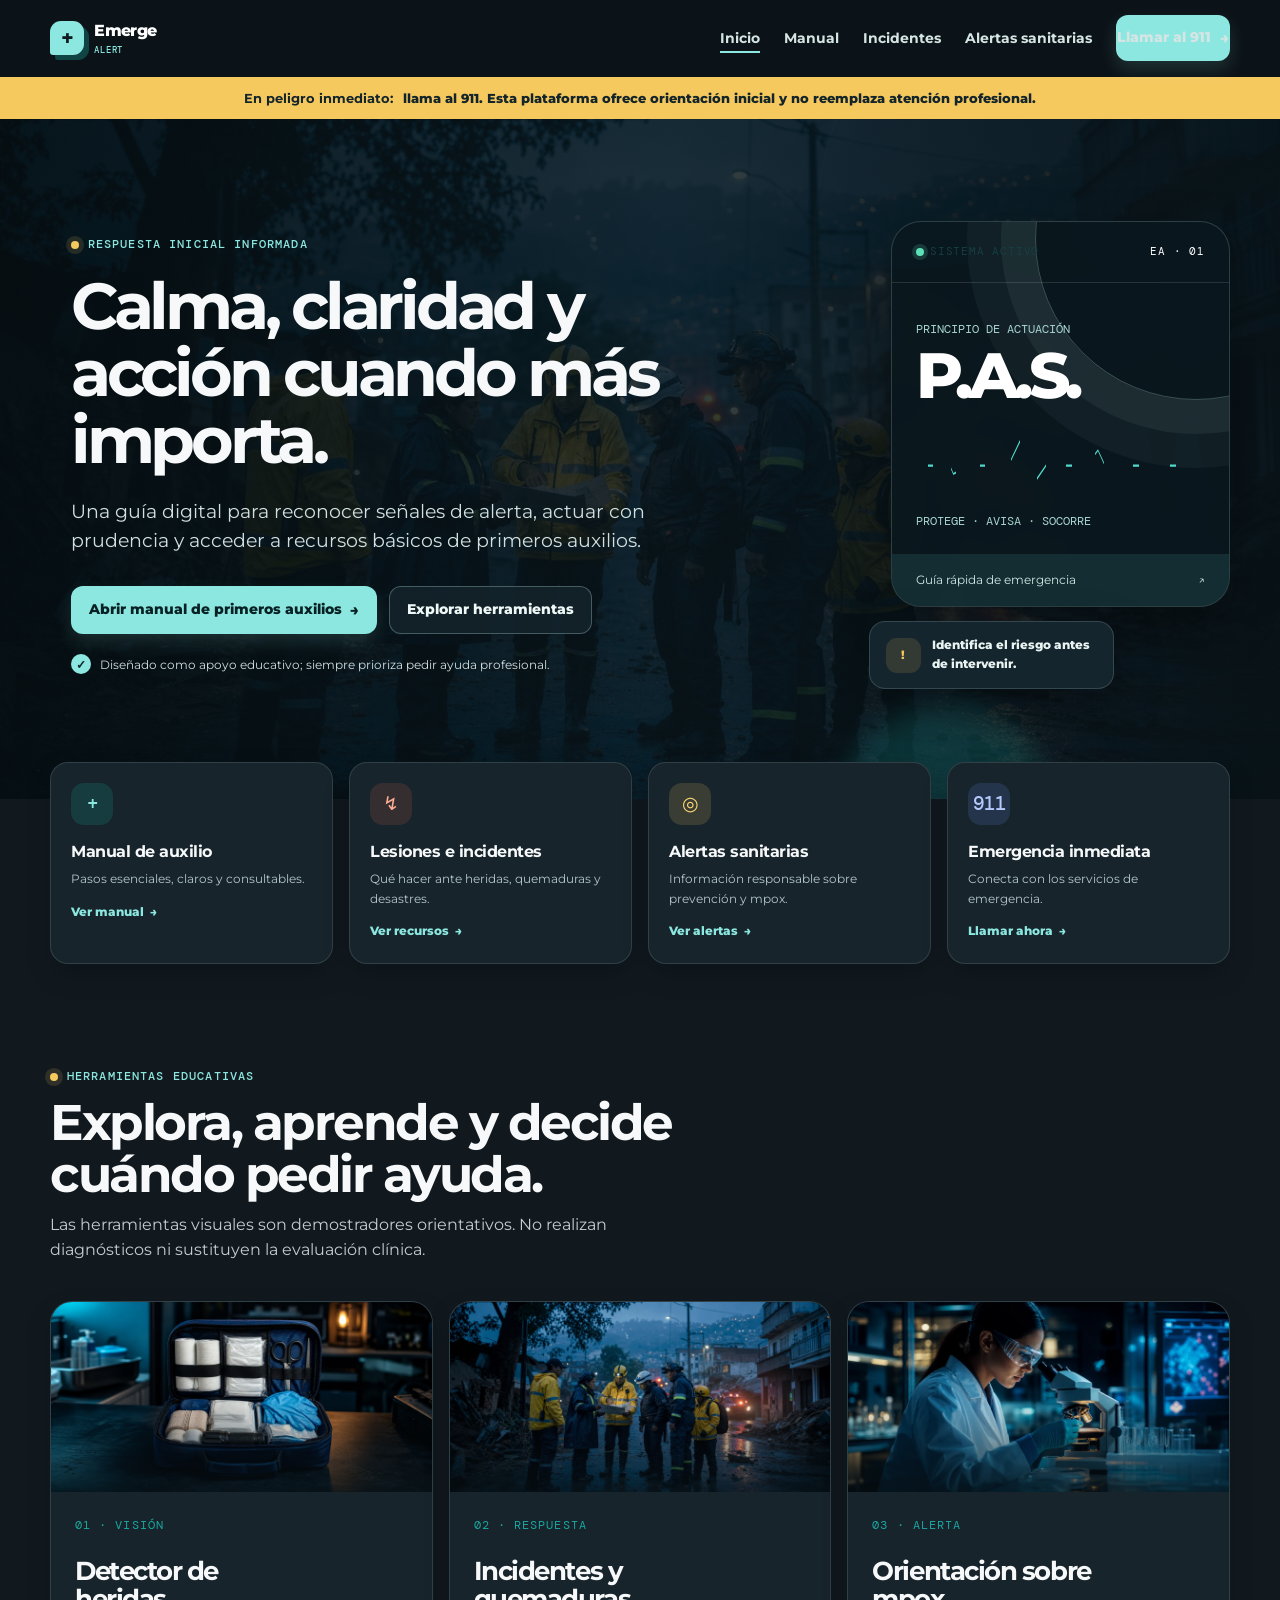
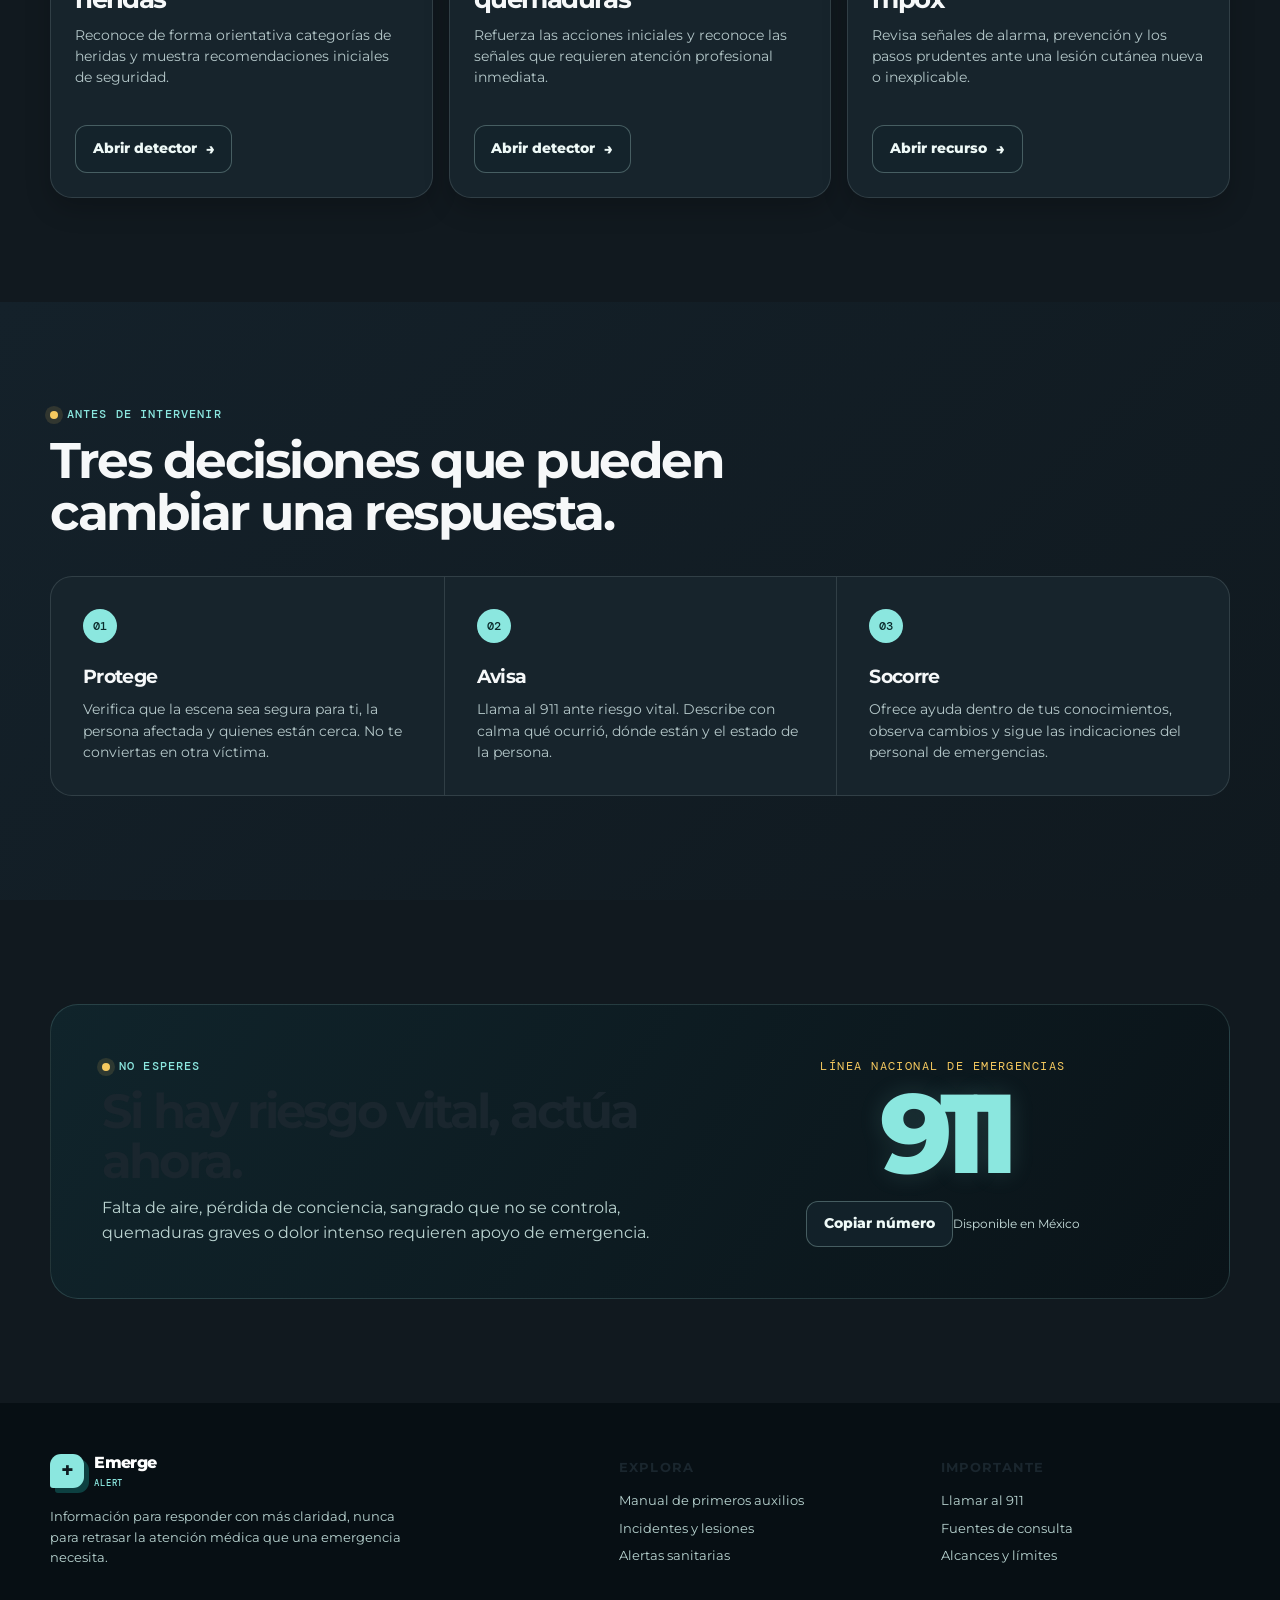
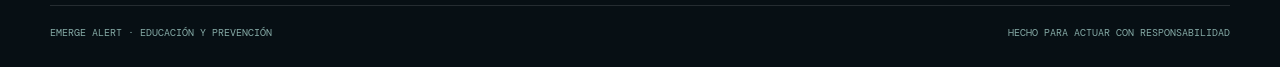
==== commit 3381fce8: "feat: pulir experiencia visual y responsive" ====
--- a/html/index.html
+++ b/html/index.html
@@ -28,7 +28,7 @@
 
   <main id="contenido">
     <section class="hero">
-      <video class="legacy-video" autoplay muted loop playsinline poster="img/logo-loader.png" aria-hidden="true"><source src="video/video.mp4" type="video/mp4"></video>
+      <video class="legacy-video" autoplay muted loop playsinline poster="media/disaster-response.webp" aria-hidden="true"><source src="video/video.mp4" type="video/mp4"></video>
       <div class="legacy-overlay" aria-hidden="true"></div>
       <div class="shell hero-grid">
         <div class="hero-copy" data-reveal>
@@ -68,9 +68,9 @@
       <div class="shell">
         <div class="section-heading" data-reveal><div class="eyebrow">Herramientas educativas</div><h2>Explora, aprende y decide cuándo pedir ayuda.</h2><p>Las herramientas visuales son demostradores orientativos. No realizan diagnósticos ni sustituyen la evaluación clínica.</p></div>
         <div class="path-grid">
-          <article class="path-card" data-reveal><span class="path-card__number">01 · VISIÓN</span><h3>Detector de heridas</h3><p>Reconoce de forma orientativa categorías de heridas y muestra recomendaciones iniciales de seguridad.</p><a class="button button--light" href="heridas/heridas.html">Abrir detector <span class="button__arrow">→</span></a></article>
-          <article class="path-card path-card--teal" data-reveal><span class="path-card__number">02 · VISIÓN</span><h3>Detector de quemaduras</h3><p>Una experiencia educativa que refuerza las acciones iniciales y las señales para buscar atención médica.</p><a class="button" href="quemadura/quemadura.html">Abrir detector <span class="button__arrow">→</span></a></article>
-          <article class="path-card" data-reveal><span class="path-card__number">03 · ALERTA</span><h3>Orientación sobre mpox</h3><p>Revisa señales de alarma, prevención y los pasos prudentes ante una lesión cutánea nueva o inexplicable.</p><a class="button button--light" href="viruela/viruela.html">Abrir recurso <span class="button__arrow">→</span></a></article>
+          <article class="path-card path-card--visual" data-reveal><figure class="path-card__media"><img src="media/first-aid-kit.webp" alt="Botiquín de primeros auxilios organizado" loading="lazy" decoding="async"></figure><div class="path-card__content"><span class="path-card__number">01 · VISIÓN</span><h3>Detector de heridas</h3><p>Reconoce de forma orientativa categorías de heridas y muestra recomendaciones iniciales de seguridad.</p><a class="button button--light" href="heridas/heridas.html">Abrir detector <span class="button__arrow">→</span></a></div></article>
+          <article class="path-card path-card--visual" data-reveal><figure class="path-card__media"><img src="media/disaster-response.webp" alt="Equipo de respuesta coordinando acciones después de una emergencia" loading="lazy" decoding="async"></figure><div class="path-card__content"><span class="path-card__number">02 · RESPUESTA</span><h3>Incidentes y quemaduras</h3><p>Refuerza las acciones iniciales y reconoce las señales que requieren atención profesional inmediata.</p><a class="button button--light" href="quemadura/quemadura.html">Abrir detector <span class="button__arrow">→</span></a></div></article>
+          <article class="path-card path-card--visual" data-reveal><figure class="path-card__media"><img src="media/health-surveillance.webp" alt="Profesional de salud realizando vigilancia epidemiológica en laboratorio" loading="lazy" decoding="async"></figure><div class="path-card__content"><span class="path-card__number">03 · ALERTA</span><h3>Orientación sobre mpox</h3><p>Revisa señales de alarma, prevención y los pasos prudentes ante una lesión cutánea nueva o inexplicable.</p><a class="button button--light" href="viruela/viruela.html">Abrir recurso <span class="button__arrow">→</span></a></div></article>
         </div>
       </div>
     </section>
--- a/html/css/emerge.css
+++ b/html/css/emerge.css
@@ -34,6 +34,7 @@
 .section-heading h2 { margin: .6rem 0 .75rem; font-size: clamp(1.8rem, 4vw, 3.1rem); line-height: 1.05; letter-spacing: -.05em; }
 .section-heading p { max-width: 600px; margin: 0; color: var(--ink-2); font-size: 1.03rem; }
 .section { padding: 6.5rem 0; }
+.section.section--flush-top { padding-top: 0; }
 .section--tint { background: var(--paper-2); }
 
 .site-header { position: sticky; z-index: 30; top: 0; border-bottom: 1px solid transparent; background: rgba(246, 251, 249, .82); backdrop-filter: blur(14px); transition: border-color .2s ease, box-shadow .2s ease; }
@@ -365,3 +366,64 @@
 body.legacy-theme .site-footer { background: #070f14; }
 body.legacy-theme .path-card--teal p { color: #e0fbf8; }
 @media (max-width: 900px) { body.legacy-theme .hero-grid { grid-template-columns: 1fr; } }
+
+/* Ajustes de composición y nuevos recursos visuales */
+.scroll-progress { position: fixed; z-index: 80; top: 0; right: 0; left: 0; height: 3px; background: linear-gradient(90deg, var(--teal-dark), var(--yellow)); transform: scaleX(0); transform-origin: left; pointer-events: none; }
+.back-to-top { position: fixed; z-index: 25; right: 22px; bottom: 22px; display: grid; width: 46px; height: 46px; place-items: center; color: #092125; background: var(--teal-dark); border: 0; border-radius: 14px; box-shadow: 0 10px 28px rgba(0, 0, 0, .28); opacity: 0; pointer-events: none; transform: translateY(14px); transition: opacity .22s ease, transform .22s ease, background .22s ease; cursor: pointer; }
+.back-to-top:hover { background: #fff; transform: translateY(-2px); }
+.back-to-top.is-visible { opacity: 1; pointer-events: auto; transform: translateY(0); }
+a:focus-visible, button:focus-visible { outline: 3px solid var(--yellow); outline-offset: 4px; }
+
+body.legacy-home .hero { min-height: min(680px, calc(100vh - 118px)); padding: clamp(4.25rem, 7vw, 6.2rem) 0 5rem; }
+body.legacy-home .display { max-width: 760px; font-size: clamp(2.8rem, 5.1vw, 4.6rem); line-height: 1.03; }
+body.legacy-home .hero-panel { display: flex; flex-direction: column; align-items: center; justify-content: center; min-height: 470px; }
+body.legacy-home .pulse-card { position: relative; inset: auto; width: min(100%, 410px); }
+body.legacy-home .pulse-number { font-size: clamp(3.6rem, 5vw, 4.7rem); }
+body.legacy-home .floating-chip { position: relative; right: auto; bottom: auto; left: auto; align-self: flex-start; width: min(100%, 245px); margin: 14px 0 0 -22px; }
+
+.page-hero--visual { padding: 4.2rem 0; overflow: hidden; }
+.page-hero--visual .shell { display: grid; grid-template-columns: minmax(0, 1.08fr) minmax(340px, .92fr); align-items: center; gap: clamp(2rem, 5vw, 5rem); max-width: 1180px; }
+.page-hero__copy { position: relative; z-index: 1; }
+.page-hero--visual h1 { font-size: clamp(2.45rem, 5vw, 4.4rem); }
+.page-hero__media { position: relative; height: 330px; margin: 0; overflow: hidden; border: 1px solid rgba(168, 225, 219, .2); border-radius: 26px 26px 26px 7px; box-shadow: 0 24px 60px rgba(0, 0, 0, .33); }
+.page-hero__media::after { position: absolute; inset: 0; content: ''; background: linear-gradient(180deg, transparent 48%, rgba(4, 13, 17, .8)); pointer-events: none; }
+.page-hero__media img { width: 100%; height: 100%; object-fit: cover; transition: transform 1s cubic-bezier(.2, .7, .2, 1); }
+.page-hero__media:hover img { transform: scale(1.035); }
+.page-hero__media figcaption { position: absolute; z-index: 1; right: 1.2rem; bottom: 1rem; left: 1.2rem; color: #d7efec; font-family: "DM Mono", monospace; font-size: .66rem; letter-spacing: .12em; text-transform: uppercase; }
+
+.path-card--visual { min-height: 0; padding: 0; }
+.path-card__media { position: relative; height: 190px; margin: 0; overflow: hidden; background: #0b171d; }
+.path-card__media::after { position: absolute; inset: 0; content: ''; background: linear-gradient(180deg, transparent 52%, rgba(7, 17, 22, .72)); pointer-events: none; }
+.path-card__media img { width: 100%; height: 100%; object-fit: cover; transition: transform .55s cubic-bezier(.2, .7, .2, 1), filter .55s ease; }
+.path-card--visual:hover .path-card__media img { filter: saturate(1.08); transform: scale(1.055); }
+.path-card__content { display: flex; flex: 1; flex-direction: column; align-items: flex-start; padding: 1.5rem; }
+.path-card__content h3 { margin-top: 1.4rem; }
+.path-card__content p { min-height: 82px; }
+
+@media (max-width: 900px) {
+  body.legacy-home .hero { min-height: 0; padding-bottom: 4.5rem; }
+  body.legacy-home .hero-panel { min-height: 0; max-width: 430px; margin: .5rem auto 0; }
+  body.legacy-home .floating-chip { align-self: center; margin-left: 0; }
+  .page-hero--visual .shell { grid-template-columns: 1fr; }
+  .page-hero__media { width: min(100%, 620px); height: 300px; }
+}
+
+@media (max-width: 700px) {
+  body.legacy-home .display { font-size: clamp(2.5rem, 12vw, 3.6rem); }
+  body.legacy-home .hero-copy { padding-top: 0; }
+  body.legacy-home .hero-panel { width: 100%; }
+  .alert-strip .shell { display: block; min-height: 0; padding: .6rem 0; line-height: 1.4; }
+  .alert-strip strong { display: block; margin-bottom: .05rem; }
+  .page-hero--visual { padding: 3rem 0; }
+  .page-hero--visual .shell { gap: 2rem; }
+  .page-hero__media { height: 220px; border-radius: 20px 20px 20px 6px; }
+  .path-card__media { height: 210px; }
+  .path-card__content p { min-height: 0; }
+  .back-to-top { right: 15px; bottom: 15px; }
+}
+
+@media (prefers-reduced-motion: reduce) {
+  html { scroll-behavior: auto; }
+  *, *::before, *::after { animation-duration: .01ms !important; animation-iteration-count: 1 !important; transition-duration: .01ms !important; }
+  [data-reveal] { opacity: 1; transform: none; }
+}
